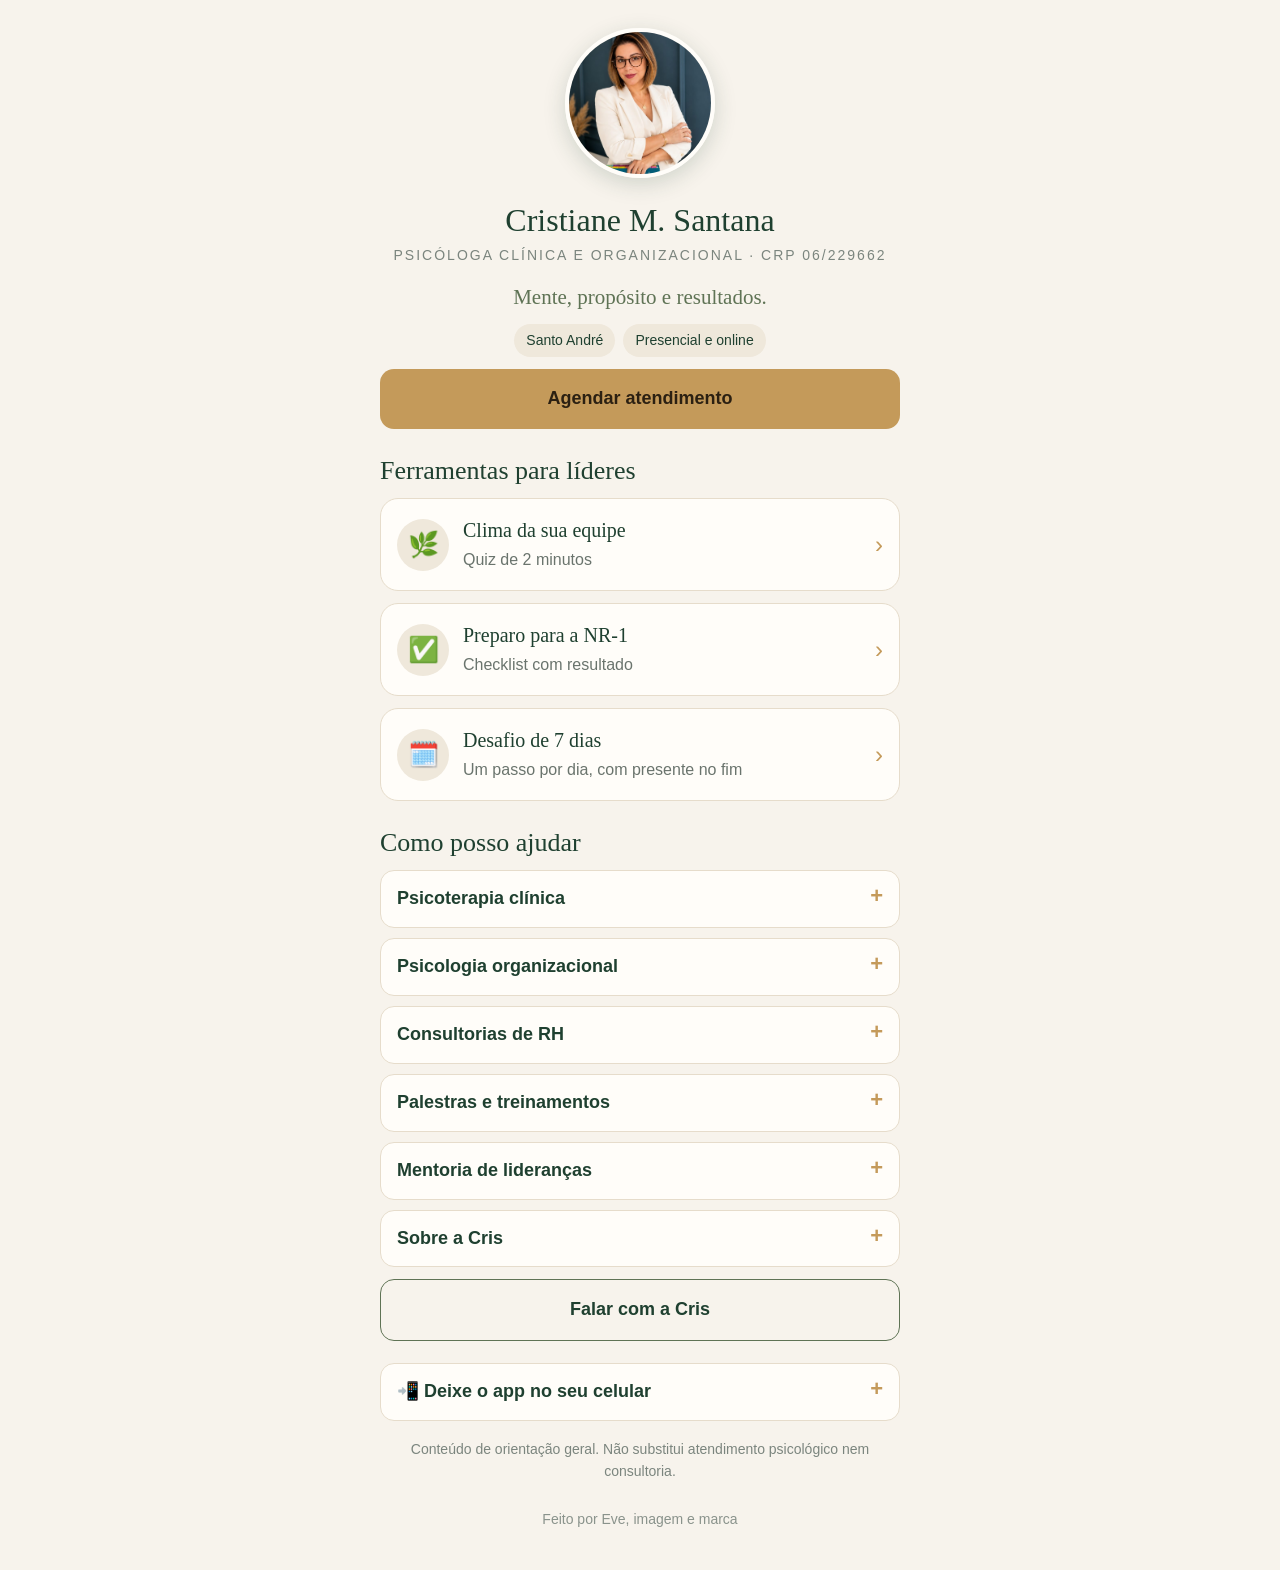
==== index.html @ 3b4c833f "App da Cristiane Santana" ====
<!doctype html>
<html lang="pt-BR">
<head>
<meta charset="utf-8">
<meta name="viewport" content="width=device-width,initial-scale=1,viewport-fit=cover">
<title>Cristiane Santana | Psicóloga</title>
<meta name="theme-color" content="#1f4030">
<link rel="manifest" href="manifest.webmanifest">
<link rel="apple-touch-icon" href="icon-180.png">
<meta name="apple-mobile-web-app-capable" content="yes">
<meta name="apple-mobile-web-app-title" content="Cristiane Santana">
<link rel="stylesheet" href="style.css">
<style>
.hero{text-align:center;padding-top:6px}
.hero img{width:150px;height:150px;border-radius:50%;object-fit:cover;object-position:50% 18%;border:4px solid var(--branco);box-shadow:0 6px 22px rgba(31,64,48,.18)}
.hero h1{margin-top:14px}
.hero .crp{font-size:14px;letter-spacing:2px;color:#7b857e;margin-top:6px}
.hero .frase{font-family:Georgia,serif;font-size:21px;color:var(--oliva);margin:14px 0 6px}
.chips{display:flex;flex-wrap:wrap;gap:8px;justify-content:center;margin:10px 0 4px}
.chips span{background:var(--areia);color:var(--verde);font-size:14px;padding:6px 12px;border-radius:99px}
h2.t{margin:26px 0 12px}
</style>
</head>
<body>
<div class="wrap">
  <div class="hero fade">
    <img src="foto.jpg" alt="Cristiane Santana">
    <h1>Cristiane M. Santana</h1>
    <div class="crp">PSICÓLOGA CLÍNICA E ORGANIZACIONAL · CRP 06/229662</div>
    <p class="frase">Mente, propósito e resultados.</p>
    <div class="chips"><span>Santo André</span><span>Presencial e online</span></div>
    <a class="btn ouro" href="cadastro.html?i=Psicoterapia">Agendar atendimento</a>
  </div>

  <h2 class="t">Ferramentas para líderes</h2>
  <a class="ferramenta" href="quiz.html"><div class="ico">🌿</div><div><b>Clima da sua equipe</b><span>Quiz de 2 minutos</span></div><div class="seta">›</div></a>
  <a class="ferramenta" href="nr1.html"><div class="ico">✅</div><div><b>Preparo para a NR-1</b><span>Checklist com resultado</span></div><div class="seta">›</div></a>
  <a class="ferramenta" href="desafio.html"><div class="ico">🗓️</div><div><b>Desafio de 7 dias</b><span>Um passo por dia, com presente no fim</span></div><div class="seta">›</div></a>

  <h2 class="t">Como posso ajudar</h2>
  <details><summary>Psicoterapia clínica</summary><p>Atendimento individual para adolescentes, adultos e idosos. Presencial e online.</p></details>
  <details><summary>Psicologia organizacional</summary><p>Projetos de clima, cultura, liderança, engajamento e desenvolvimento de equipes.</p></details>
  <details><summary>Consultorias de RH</summary><p>Estratégias em gestão de pessoas, processos, carreiras, recrutamento e desenvolvimento organizacional.</p></details>
  <details><summary>Palestras e treinamentos</summary><p>Temas atuais, com conteúdo prático, para empresas, eventos e instituições.</p></details>
  <details><summary>Mentoria de lideranças</summary><p>Acompanhamento personalizado para líderes.</p></details>

  <details><summary>Sobre a Cris</summary>
    <p>Psicóloga Clínica e Organizacional (CRP 06/229662), consultora de RH e palestrante. Promove saúde mental, desenvolvimento humano e performance organizacional com ética, ciência e sensibilidade.</p>
    <ul><li>Mais de 10 anos de experiência</li><li>Atuação clínica e corporativa</li><li>Palestras e treinamentos personalizados</li></ul>
  </details>

  <a class="btn claro" href="cadastro.html">Falar com a Cris</a>

  <details style="margin-top:22px"><summary>📲 Deixe o app no seu celular</summary>
    <p><b>iPhone:</b> abra no Safari, toque em Compartilhar e depois em "Adicionar à Tela de Início".</p>
    <p><b>Android:</b> abra no Chrome, toque nos três pontinhos e depois em "Instalar aplicativo".</p>
  </details>

  <p class="aviso">Conteúdo de orientação geral. Não substitui atendimento psicológico nem consultoria.</p>
  <p class="rodape">Feito por Eve, imagem e marca</p>
</div>
<script>
if('serviceWorker' in navigator){navigator.serviceWorker.register('sw.js').catch(function(){})}
document.querySelectorAll('details').forEach(function(d){d.addEventListener('toggle',function(){if(d.open)document.querySelectorAll('details').forEach(function(o){if(o!==d)o.open=false})})});
</script>
</body>
</html>
---- style.css ----
:root{--verde:#1f4030;--oliva:#5f7355;--creme:#f7f3ec;--areia:#efe8db;--dourado:#c49a5a;--texto:#3f4a43;--branco:#fffdf9}
*{box-sizing:border-box;margin:0;padding:0}
html{-webkit-text-size-adjust:100%}
body{font-family:-apple-system,"Segoe UI",Roboto,Helvetica,Arial,sans-serif;font-size:18px;line-height:1.55;color:var(--texto);background:var(--creme);min-height:100vh}
h1,h2,h3{font-family:Georgia,"Times New Roman",serif;font-weight:400;color:var(--verde);line-height:1.2}
h1{font-size:32px}h2{font-size:26px;margin-bottom:10px}h3{font-size:21px}
.wrap{max-width:560px;margin:0 auto;padding:22px 20px 40px}
.topo{display:flex;align-items:center;gap:12px;margin-bottom:18px}
.topo a.voltar{display:inline-flex;align-items:center;justify-content:center;width:44px;height:44px;border-radius:50%;background:var(--branco);border:1px solid #e2d9c8;color:var(--verde);text-decoration:none;font-size:22px}
.topo .nome{font-family:Georgia,serif;color:var(--verde);font-size:18px;letter-spacing:.5px}
.sobre{font-size:13px;letter-spacing:3px;text-transform:uppercase;color:var(--dourado);margin-bottom:8px}
.card{background:var(--branco);border:1px solid #e6dccb;border-radius:18px;padding:20px;margin-bottom:14px}
.btn{display:block;width:100%;text-align:center;text-decoration:none;border:0;cursor:pointer;background:var(--verde);color:#fff;font-size:18px;font-weight:600;padding:16px 18px;border-radius:14px;margin-top:12px;font-family:inherit}
.btn.claro{background:transparent;color:var(--verde);border:1.5px solid var(--oliva)}
.btn.ouro{background:var(--dourado);color:#2b2012}
.btn:active{transform:scale(.98)}
.btn[disabled]{opacity:.45}
.ferramenta{display:flex;gap:14px;align-items:center;text-decoration:none;color:inherit;background:var(--branco);border:1px solid #e6dccb;border-radius:18px;padding:16px;margin-bottom:12px;transition:transform .15s}
.ferramenta:active{transform:scale(.985)}
.ferramenta .ico{flex:0 0 52px;height:52px;border-radius:50%;background:var(--areia);display:flex;align-items:center;justify-content:center;font-size:25px}
.ferramenta b{display:block;font-family:Georgia,serif;font-weight:400;font-size:20px;color:var(--verde)}
.ferramenta span{font-size:16px;color:#6a746d}
.seta{margin-left:auto;color:var(--dourado);font-size:24px}
details{background:var(--branco);border:1px solid #e6dccb;border-radius:14px;padding:14px 16px;margin-bottom:10px}
summary{cursor:pointer;font-weight:600;color:var(--verde);list-style:none}
summary::-webkit-details-marker{display:none}
summary::after{content:"+";float:right;color:var(--dourado);font-size:22px;line-height:1}
details[open] summary::after{content:"–"}
details p,details ul{margin-top:10px;font-size:17px}
details ul{padding-left:20px}
.aviso{font-size:14px;color:#7b857e;margin-top:18px;text-align:center}
.rodape{text-align:center;font-size:14px;color:#8a938c;margin-top:26px}
.barra{height:10px;background:var(--areia);border-radius:99px;overflow:hidden;margin:6px 0 18px}
.barra i{display:block;height:100%;width:0;background:linear-gradient(90deg,var(--oliva),var(--dourado));border-radius:99px;transition:width .4s}
.opcao{display:block;width:100%;text-align:left;background:var(--branco);border:1.5px solid #e2d9c8;border-radius:14px;padding:15px 16px;margin-bottom:10px;font-size:18px;color:var(--texto);cursor:pointer;font-family:inherit;transition:all .15s}
.opcao:active,.opcao.sel{background:var(--verde);color:#fff;border-color:var(--verde)}
.fade{animation:fade .35s ease}
@keyframes fade{from{opacity:0;transform:translateY(8px)}to{opacity:1;transform:none}}
input,select{width:100%;font-size:18px;font-family:inherit;padding:14px;border:1.5px solid #e2d9c8;border-radius:12px;background:var(--branco);margin-bottom:12px;color:var(--texto)}
label{font-size:16px;color:var(--verde);display:block;margin-bottom:4px}
.check{display:flex;gap:10px;align-items:flex-start;font-size:15px;margin:6px 0 4px}
.check input{width:24px;height:24px;margin:2px 0 0}
.toast{position:fixed;left:50%;bottom:28px;transform:translateX(-50%) translateY(30px);background:var(--verde);color:#fff;padding:14px 22px;border-radius:99px;font-size:17px;opacity:0;transition:all .3s;pointer-events:none;z-index:9;white-space:nowrap}
.toast.on{opacity:1;transform:translateX(-50%)}
h3{margin-bottom:6px}
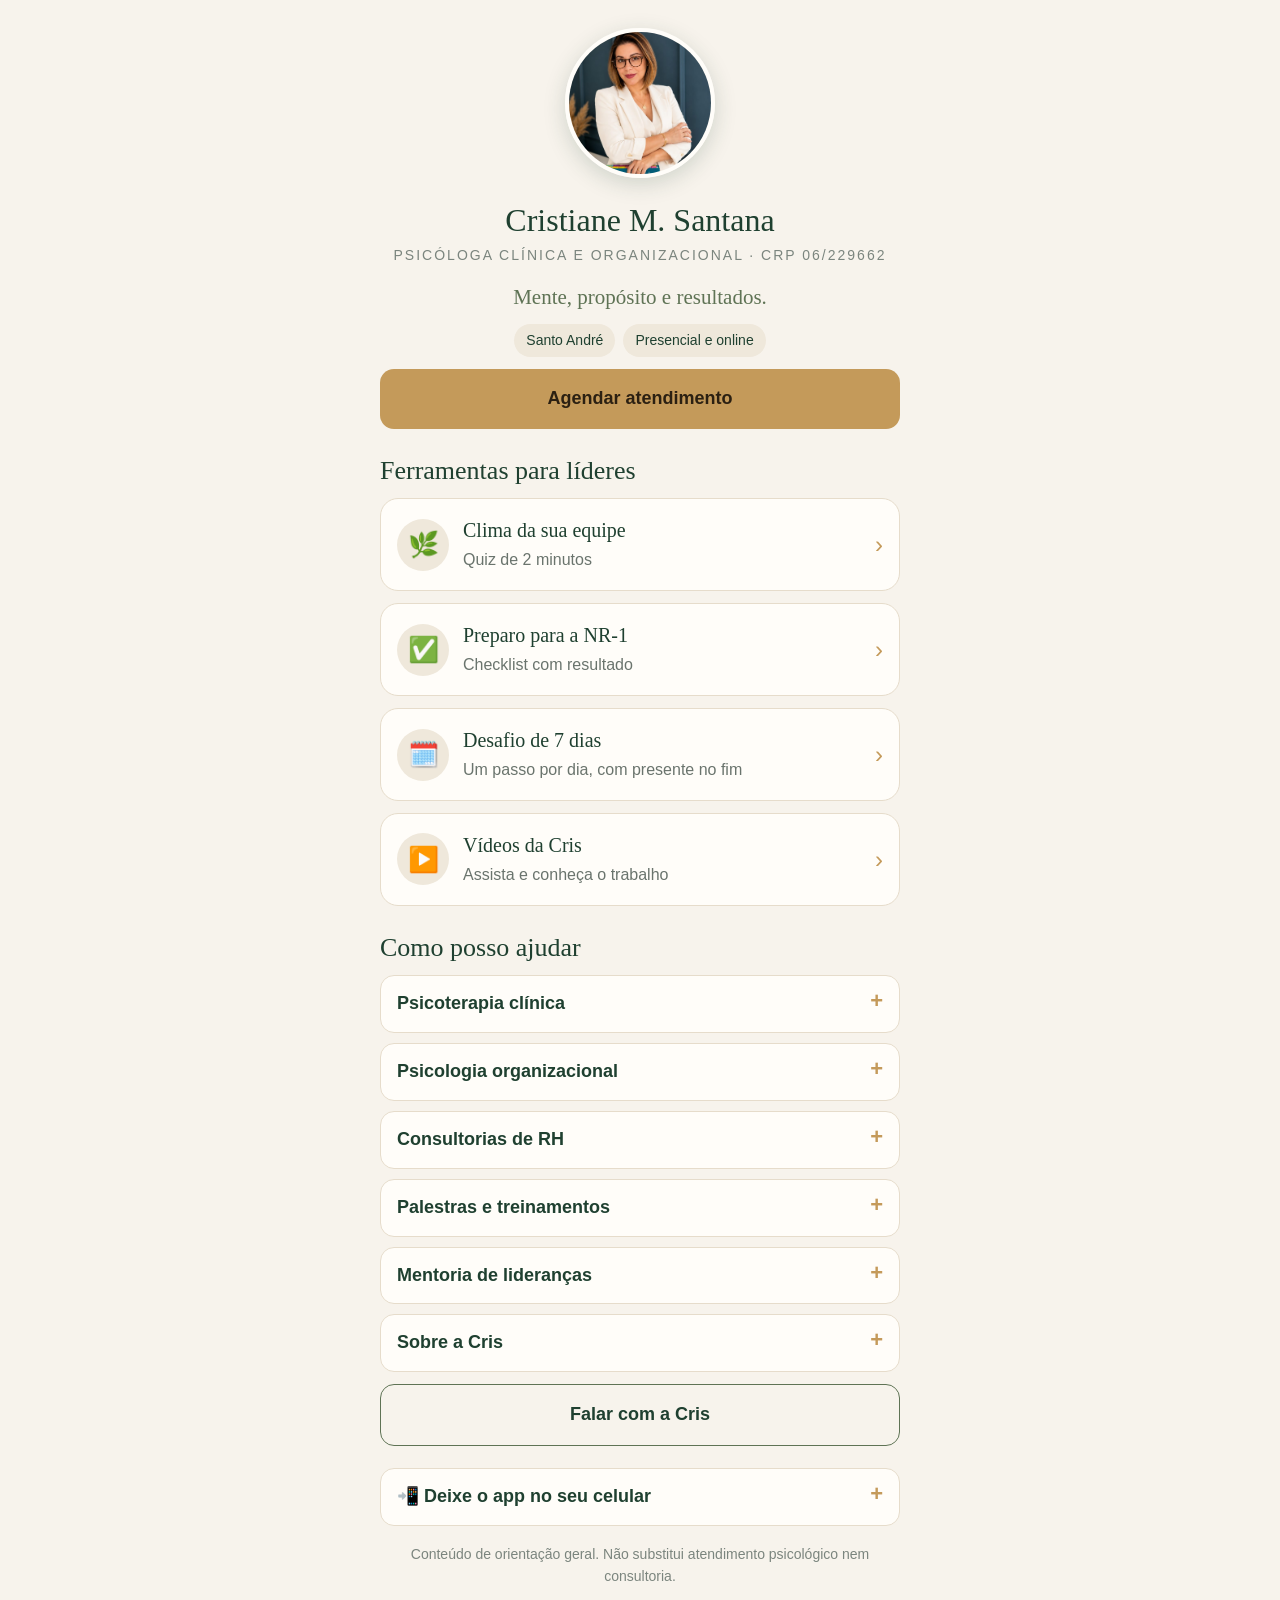
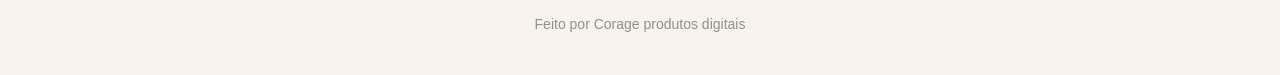
==== commit b189cce4: "Rodapé Corage" ====
--- a/index.html
+++ b/index.html
@@ -37,6 +37,8 @@
   <a class="ferramenta" href="nr1.html"><div class="ico">✅</div><div><b>Preparo para a NR-1</b><span>Checklist com resultado</span></div><div class="seta">›</div></a>
   <a class="ferramenta" href="desafio.html"><div class="ico">🗓️</div><div><b>Desafio de 7 dias</b><span>Um passo por dia, com presente no fim</span></div><div class="seta">›</div></a>
 
+  <div id="vd"></div>
+
   <h2 class="t">Como posso ajudar</h2>
   <details><summary>Psicoterapia clínica</summary><p>Atendimento individual para adolescentes, adultos e idosos. Presencial e online.</p></details>
   <details><summary>Psicologia organizacional</summary><p>Projetos de clima, cultura, liderança, engajamento e desenvolvimento de equipes.</p></details>
@@ -57,9 +59,11 @@
   </details>
 
   <p class="aviso">Conteúdo de orientação geral. Não substitui atendimento psicológico nem consultoria.</p>
-  <p class="rodape">Feito por Eve, imagem e marca</p>
+  <p class="rodape">Feito por Corage produtos digitais</p>
 </div>
+<script src="videos.js"></script>
 <script>
+if(VIDEOS.length)document.getElementById('vd').innerHTML='<a class="ferramenta" href="videos.html"><div class="ico">▶️</div><div><b>Vídeos da Cris</b><span>Assista e conheça o trabalho</span></div><div class="seta">›</div></a>';
 if('serviceWorker' in navigator){navigator.serviceWorker.register('sw.js').catch(function(){})}
 document.querySelectorAll('details').forEach(function(d){d.addEventListener('toggle',function(){if(d.open)document.querySelectorAll('details').forEach(function(o){if(o!==d)o.open=false})})});
 </script>
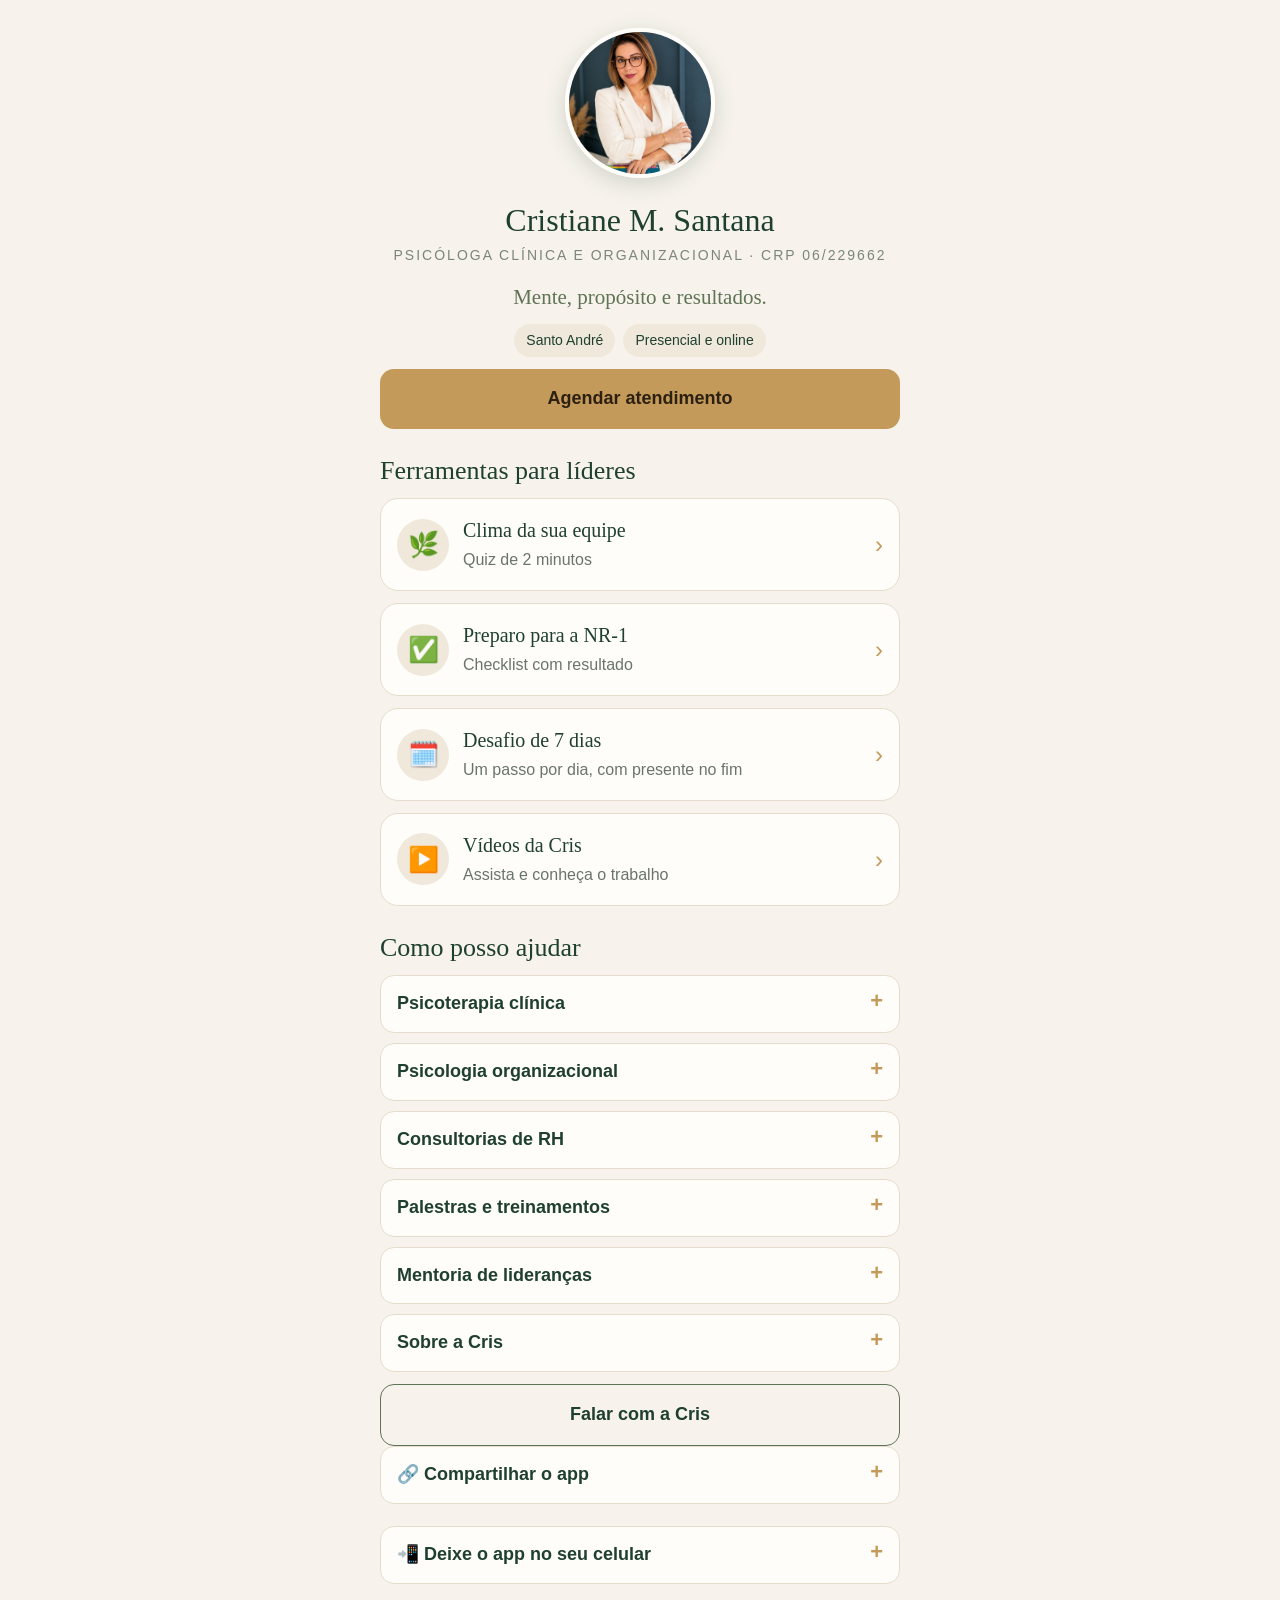
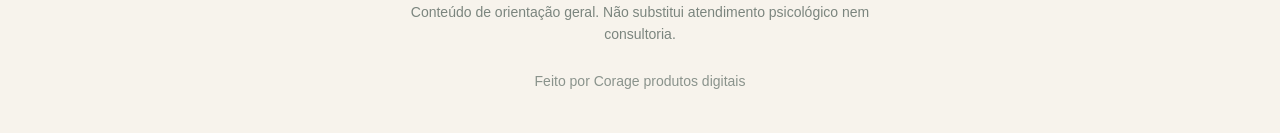
==== commit f058b4a6: "QR Code e compartilhar" ====
--- a/index.html
+++ b/index.html
@@ -53,6 +53,13 @@
 
   <a class="btn claro" href="cadastro.html">Falar com a Cris</a>
 
+  <details><summary>🔗 Compartilhar o app</summary>
+    <p style="text-align:center">Aponte a câmera do celular para o QR Code.</p>
+    <img src="qr.png" alt="QR Code do app" style="width:220px;max-width:100%;display:block;margin:8px auto;border-radius:12px">
+    <button class="btn" id="comp">Compartilhar o link</button>
+    <a class="btn claro" href="qr.png" download="qr-cristiane.png">Baixar o QR Code</a>
+  </details>
+
   <details style="margin-top:22px"><summary>📲 Deixe o app no seu celular</summary>
     <p><b>iPhone:</b> abra no Safari, toque em Compartilhar e depois em "Adicionar à Tela de Início".</p>
     <p><b>Android:</b> abra no Chrome, toque nos três pontinhos e depois em "Instalar aplicativo".</p>
@@ -64,6 +71,7 @@
 <script src="videos.js"></script>
 <script>
 if(VIDEOS.length)document.getElementById('vd').innerHTML='<a class="ferramenta" href="videos.html"><div class="ico">▶️</div><div><b>Vídeos da Cris</b><span>Assista e conheça o trabalho</span></div><div class="seta">›</div></a>';
+document.getElementById('comp').onclick=function(){var u='https://eve-imagem-e-marca.github.io/app-cristiane/';if(navigator.share){navigator.share({title:'Cristiane Santana | Psicóloga',url:u}).catch(function(){})}else{try{navigator.clipboard.writeText(u);this.textContent='Link copiado!'}catch(e){prompt('Copie o link:',u)}}};
 if('serviceWorker' in navigator){navigator.serviceWorker.register('sw.js').catch(function(){})}
 document.querySelectorAll('details').forEach(function(d){d.addEventListener('toggle',function(){if(d.open)document.querySelectorAll('details').forEach(function(o){if(o!==d)o.open=false})})});
 </script>
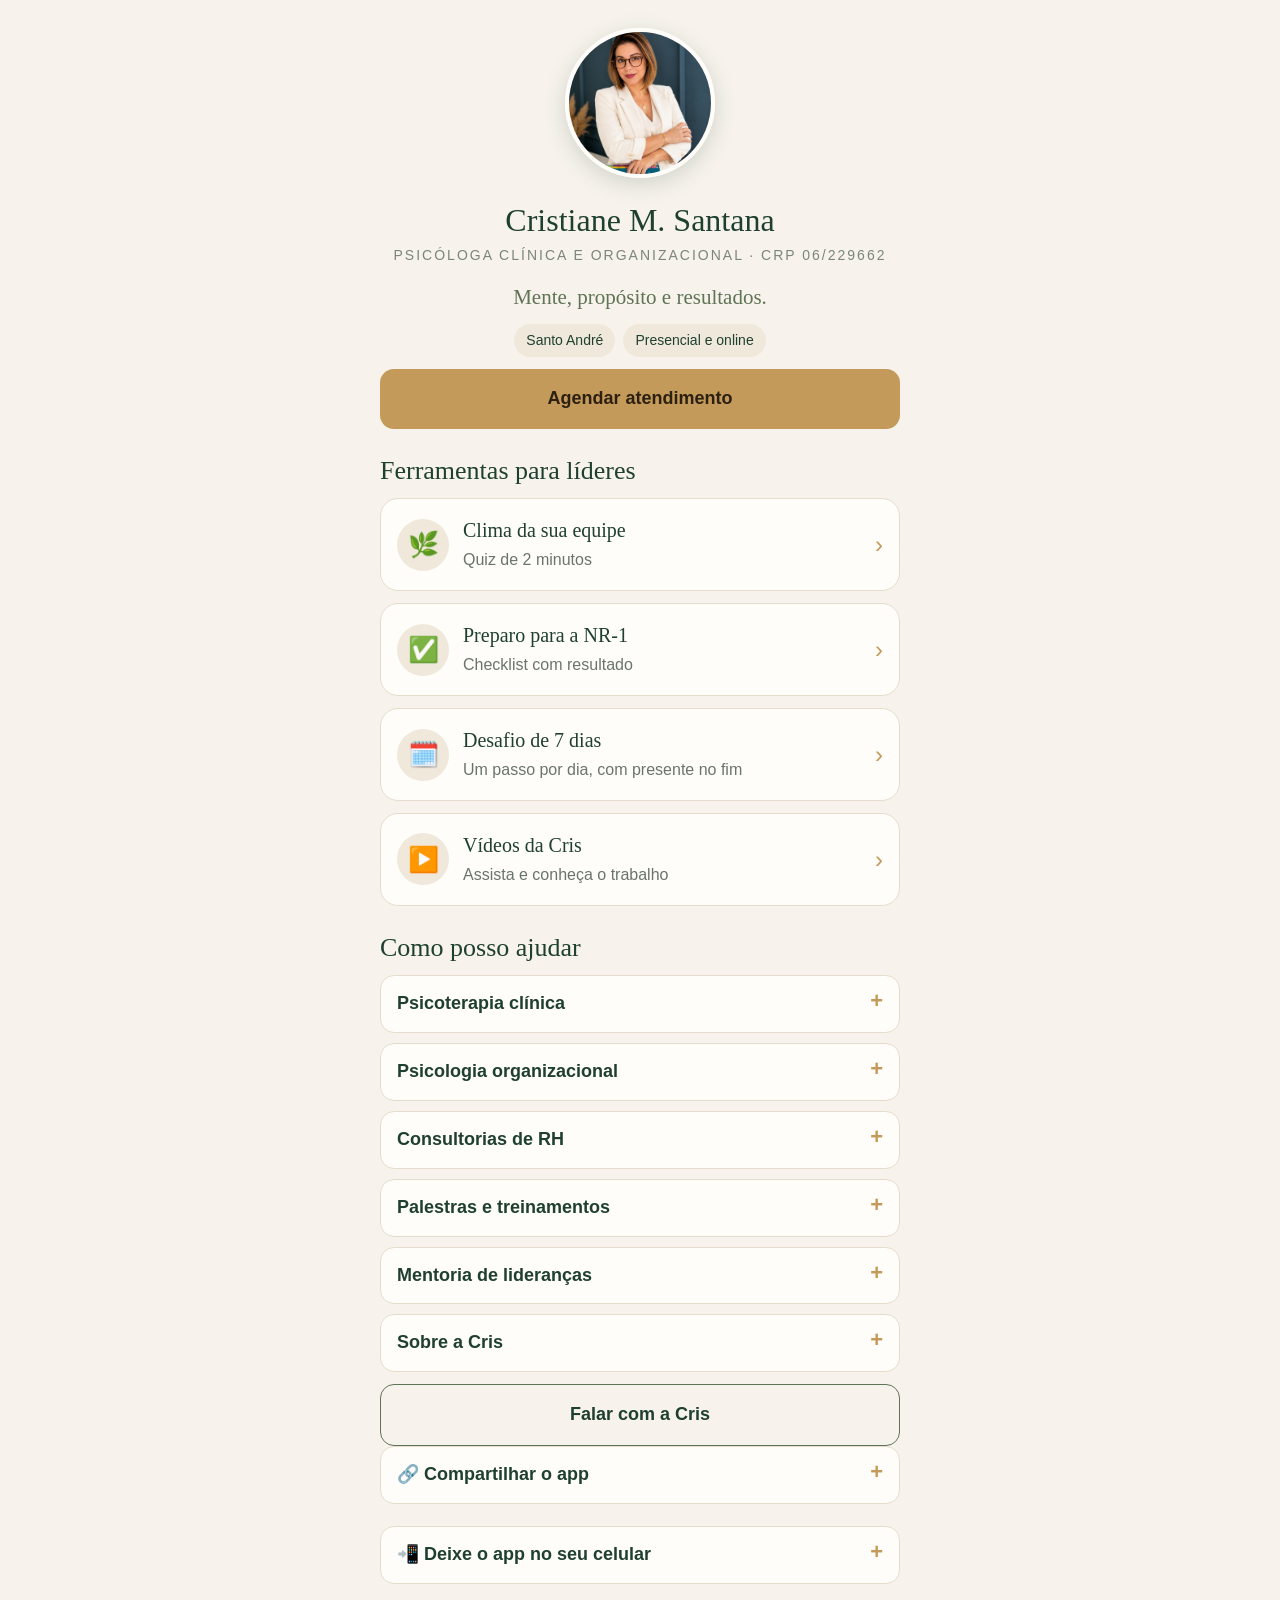
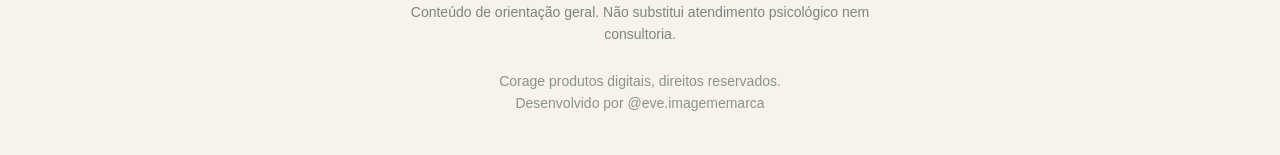
==== commit e3da2065: "Rodapé: Corage produtos digitais, direitos reservados; desenvolvido por @eve.imagememarca Co-Authore" ====
--- a/index.html
+++ b/index.html
@@ -66,7 +66,7 @@
   </details>
 
   <p class="aviso">Conteúdo de orientação geral. Não substitui atendimento psicológico nem consultoria.</p>
-  <p class="rodape">Feito por Corage produtos digitais</p>
+  <p class="rodape">Corage produtos digitais, direitos reservados.<br>Desenvolvido por @eve.imagememarca</p>
 </div>
 <script src="videos.js"></script>
 <script>
